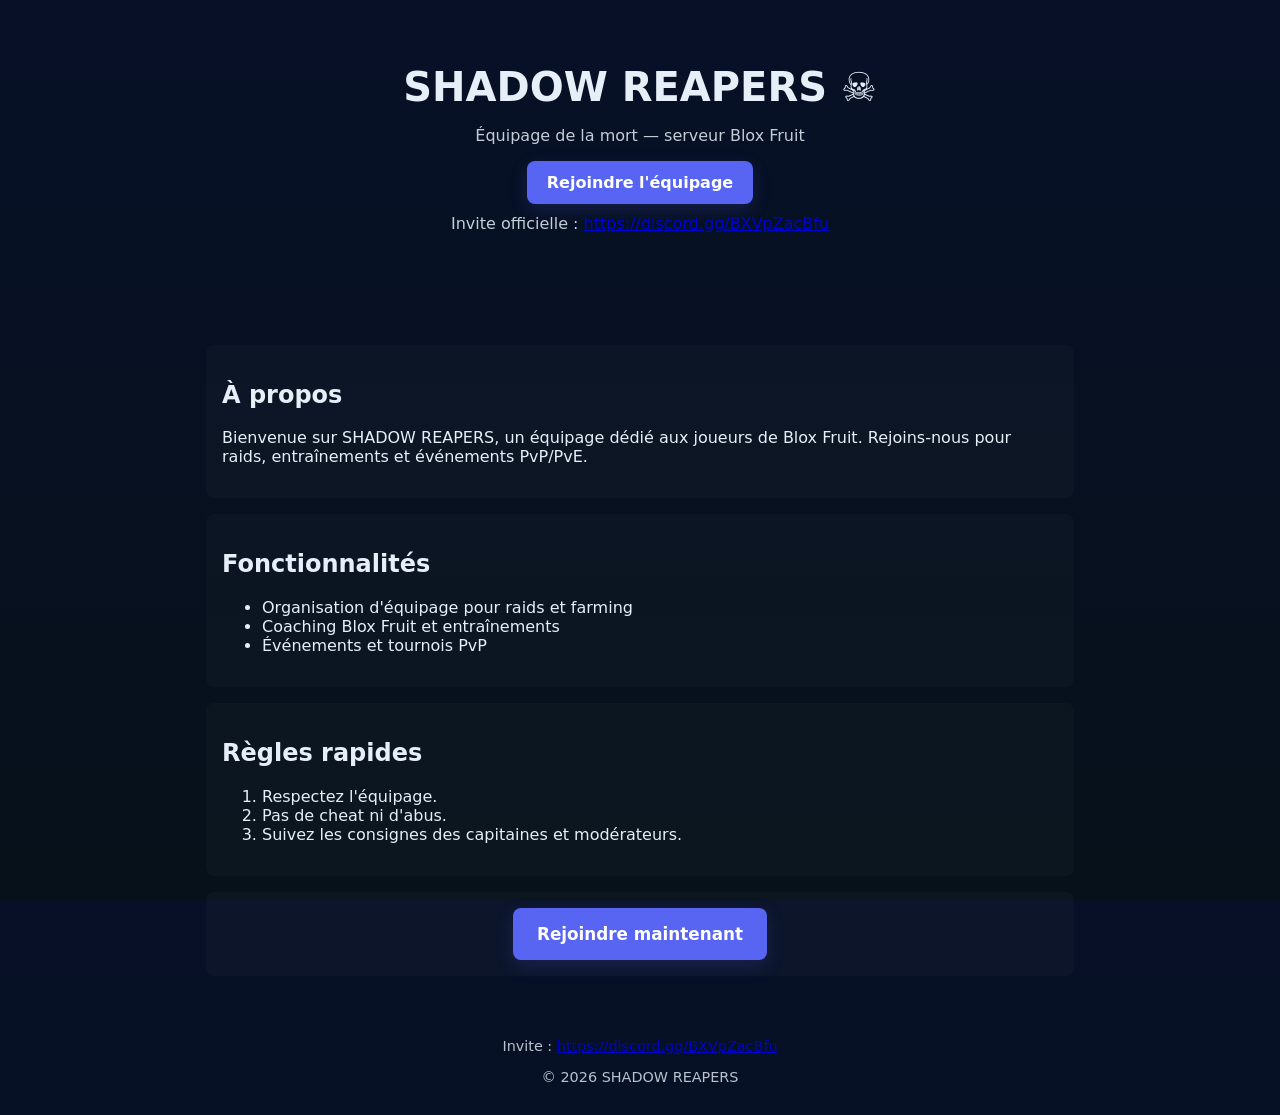
==== site/index.html @ bc6b8bcc "Add SHADOW REAPERS site, bot scaffold, and GitHub Pages workflow" ====
<!doctype html>
<html lang="fr">
<head>
  <meta charset="utf-8">
  <meta name="viewport" content="width=device-width,initial-scale=1">
  <meta http-equiv="refresh" content="0; url=shadow.html">
  <title>Redirection…</title>
</head>
<body>
  <p>Redirection vers <a href="shadow.html">shadow.html</a></p>
</body>
</html>
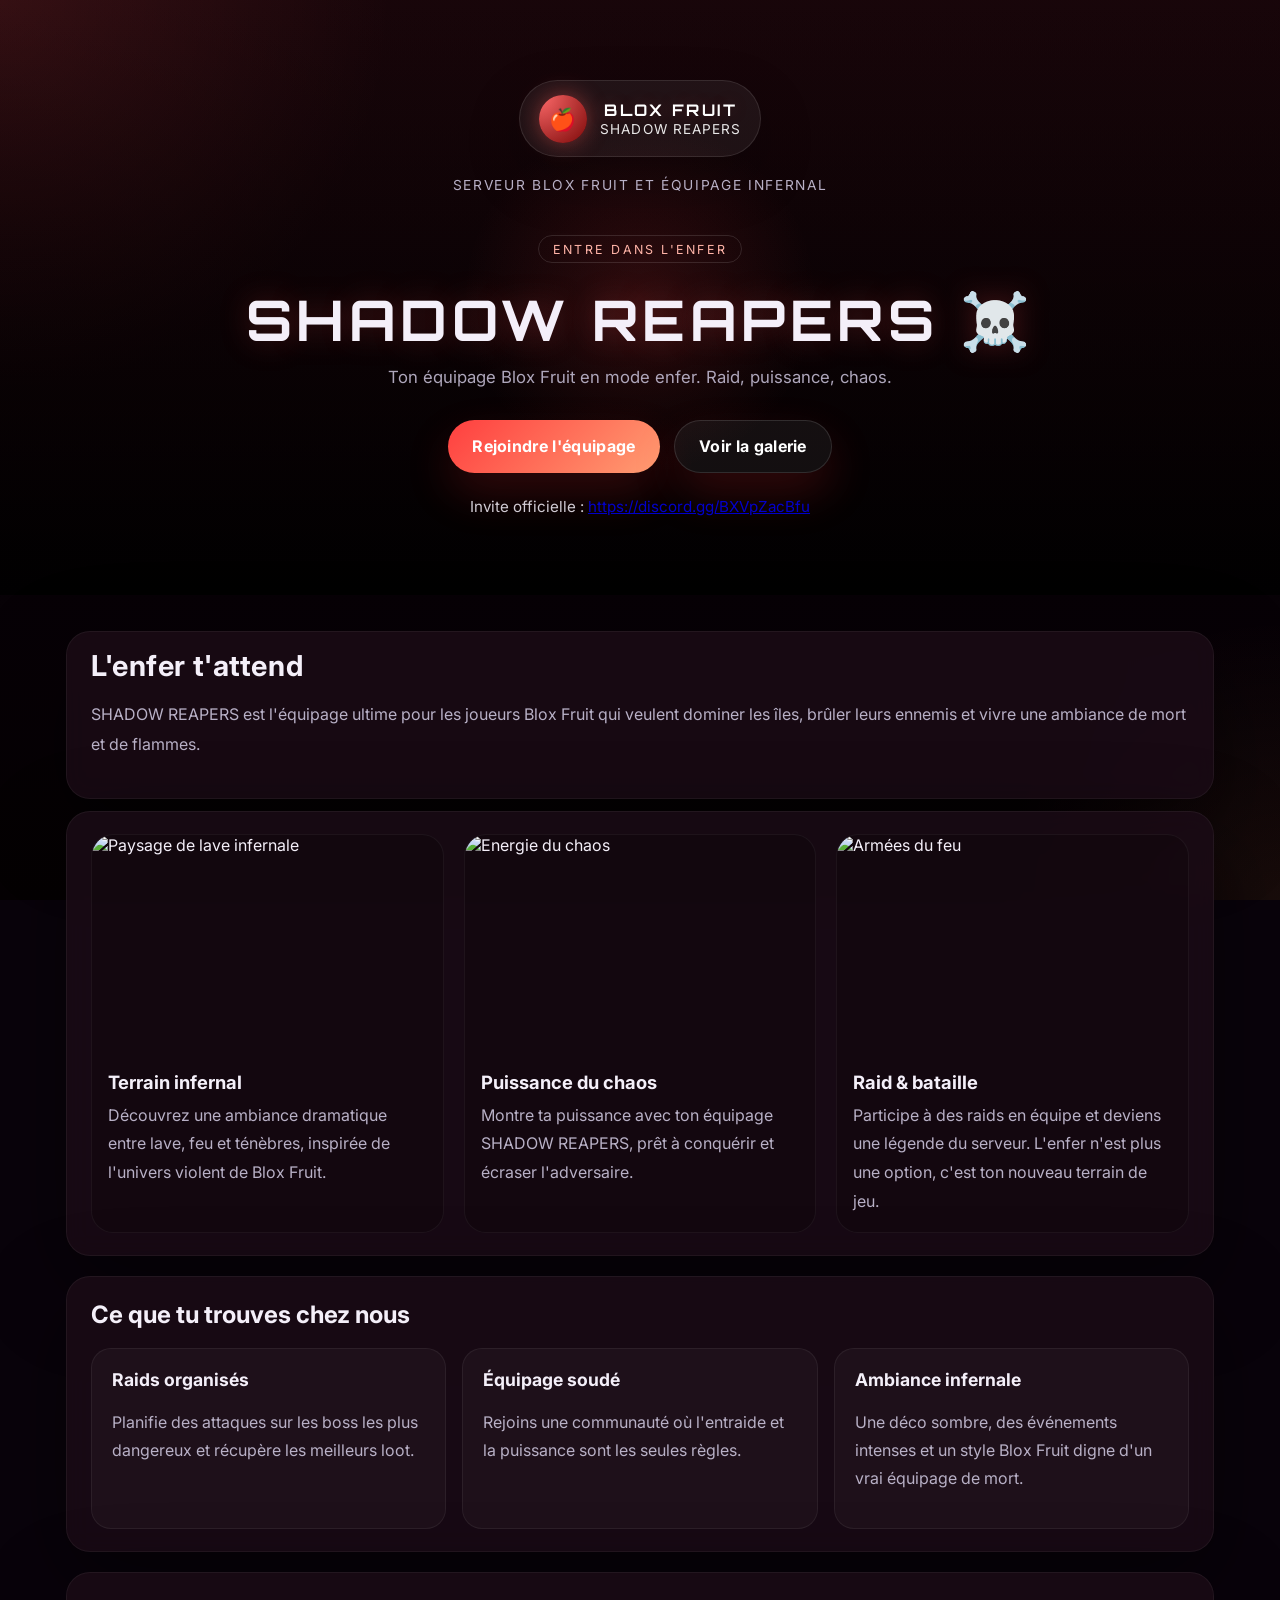
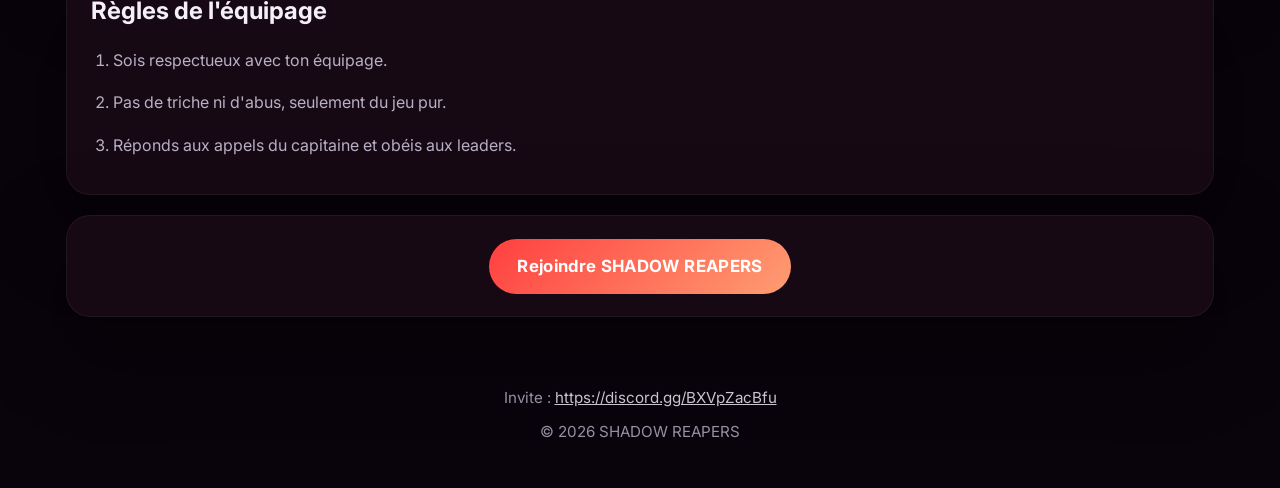
==== commit 8afafb1a: "Publish updated Blox Fruit site design" ====
--- a/site/index.html
+++ b/site/index.html
@@ -3,10 +3,101 @@
 <head>
   <meta charset="utf-8">
   <meta name="viewport" content="width=device-width,initial-scale=1">
-  <meta http-equiv="refresh" content="0; url=shadow.html">
-  <title>Redirection…</title>
+  <title>SHADOW REAPERS — Blox Fruit</title>
+  <meta name="description" content="SHADOW REAPERS — serveur Blox Fruit. Rejoins notre équipage !">
+  <meta property="og:title" content="SHADOW REAPERS — Blox Fruit" />
+  <meta property="og:description" content="Rejoins l'équipage SHADOW REAPERS sur Blox Fruit via l'invitation officielle." />
+  <meta property="og:image" content="https://images.unsplash.com/photo-1599785209790-7f456c1438e0?auto=format&fit=crop&w=1200&q=80" />
+  <link rel="preconnect" href="https://fonts.googleapis.com">
+  <link rel="preconnect" href="https://fonts.gstatic.com" crossorigin>
+  <link href="https://fonts.googleapis.com/css2?family=Orbitron:wght@500;700&family=Inter:wght@400;600&display=swap" rel="stylesheet">
+  <link rel="stylesheet" href="styles.css">
 </head>
 <body>
-  <p>Redirection vers <a href="shadow.html">shadow.html</a></p>
+  <header class="hero">
+    <div class="hero-body">
+      <div class="site-brand">
+        <div class="logo">
+          <span class="logo-mark">🍎</span>
+          <div>
+            <span class="logo-title">BLOX FRUIT</span>
+            <span class="logo-subtitle">SHADOW REAPERS</span>
+          </div>
+        </div>
+        <p class="logo-tag">Serveur Blox Fruit et équipage infernal</p>
+      </div>
+      <span class="eyebrow">ENTRE DANS L'ENFER</span>
+      <h1>SHADOW REAPERS ☠️</h1>
+      <p class="lead">Ton équipage Blox Fruit en mode enfer. Raid, puissance, chaos.</p>
+      <div class="hero-actions">
+        <a class="btn" href="https://discord.gg/BXVpZacBfu" target="_blank" rel="noopener">Rejoindre l'équipage</a>
+        <a class="btn ghost" href="#gallery">Voir la galerie</a>
+      </div>
+      <p class="invite">Invite officielle : <a href="https://discord.gg/BXVpZacBfu" target="_blank" rel="noopener">https://discord.gg/BXVpZacBfu</a></p>
+    </div>
+  </header>
+
+  <main class="container">
+    <section class="intro">
+      <div class="intro-text">
+        <h2>L'enfer t'attend</h2>
+        <p>SHADOW REAPERS est l'équipage ultime pour les joueurs Blox Fruit qui veulent dominer les îles, brûler leurs ennemis et vivre une ambiance de mort et de flammes.</p>
+      </div>
+    </section>
+
+    <section id="gallery" class="gallery">
+      <article>
+        <img src="https://images.unsplash.com/photo-1518459031867-a89b944bffe3?auto=format&fit=crop&w=900&q=80" alt="Paysage de lave infernale">
+        <h3>Terrain infernal</h3>
+        <p>Découvrez une ambiance dramatique entre lave, feu et ténèbres, inspirée de l'univers violent de Blox Fruit.</p>
+      </article>
+      <article>
+        <img src="https://images.unsplash.com/photo-1500530855697-b586d89ba3ee?auto=format&fit=crop&w=900&q=80" alt="Energie du chaos">
+        <h3>Puissance du chaos</h3>
+        <p>Montre ta puissance avec ton équipage SHADOW REAPERS, prêt à conquérir et écraser l'adversaire.</p>
+      </article>
+      <article>
+        <img src="https://images.unsplash.com/photo-1517519014922-8fc3e0c5fca5?auto=format&fit=crop&w=900&q=80" alt="Armées du feu">
+        <h3>Raid & bataille</h3>
+        <p>Participe à des raids en équipe et deviens une légende du serveur. L'enfer n'est plus une option, c'est ton nouveau terrain de jeu.</p>
+      </article>
+    </section>
+
+    <section class="features">
+      <h2>Ce que tu trouves chez nous</h2>
+      <div class="feature-cards">
+        <div class="card">
+          <h3>Raids organisés</h3>
+          <p>Planifie des attaques sur les boss les plus dangereux et récupère les meilleurs loot.</p>
+        </div>
+        <div class="card">
+          <h3>Équipage soudé</h3>
+          <p>Rejoins une communauté où l'entraide et la puissance sont les seules règles.</p>
+        </div>
+        <div class="card">
+          <h3>Ambiance infernale</h3>
+          <p>Une déco sombre, des événements intenses et un style Blox Fruit digne d'un vrai équipage de mort.</p>
+        </div>
+      </div>
+    </section>
+
+    <section class="rules">
+      <h2>Règles de l'équipage</h2>
+      <ol>
+        <li>Sois respectueux avec ton équipage.</li>
+        <li>Pas de triche ni d'abus, seulement du jeu pur.</li>
+        <li>Réponds aux appels du capitaine et obéis aux leaders.</li>
+      </ol>
+    </section>
+
+    <section class="center cta">
+      <a class="btn large" href="https://discord.gg/BXVpZacBfu" target="_blank" rel="noopener">Rejoindre SHADOW REAPERS</a>
+    </section>
+  </main>
+
+  <footer>
+    <p>Invite : <a href="https://discord.gg/BXVpZacBfu" target="_blank" rel="noopener">https://discord.gg/BXVpZacBfu</a></p>
+    <p>&copy; 2026 SHADOW REAPERS</p>
+  </footer>
 </body>
 </html>
--- a/site/styles.css
+++ b/site/styles.css
@@ -0,0 +1,64 @@
+:root{
+  --bg:#09030b;
+  --surface:rgba(28,12,22,.82);
+  --surface-soft:rgba(28,12,22,.65);
+  --accent:#ff3f3f;
+  --accent-soft:#ff8f6b;
+  --text:#f4eff9;
+  --muted:#b8b0c6;
+  --shadow:0 30px 90px rgba(0,0,0,.45);
+}
+*{box-sizing:border-box}
+html,body{min-height:100%;margin:0;font-family:'Inter',system-ui,Segoe UI,Roboto,'Helvetica Neue',Arial;color:var(--text);background:#09030b}
+body{display:flex;flex-direction:column;background-image:radial-gradient(circle at top left, rgba(255,87,87,.14), transparent 25%),radial-gradient(circle at bottom right, rgba(255,160,105,.08), transparent 18%),linear-gradient(180deg,#0c0409 0%,#070106 65%,#050003 100%);background-attachment:fixed}
+.hero{position:relative;overflow:hidden;padding:5rem 1rem 4rem;text-align:center;background:radial-gradient(circle at center, rgba(255,68,68,.14), transparent 25%),linear-gradient(180deg, rgba(94,15,15,.15), rgba(0,0,0,.88));}
+.hero::after{content:'';position:absolute;inset:0;background-image:url('https://images.unsplash.com/photo-1599785209790-7f456c1438e0?auto=format&fit=crop&w=1600&q=80');background-size:cover;background-position:center;opacity:.18;filter:blur(1px);mix-blend-mode:screen}
+.hero-body{position:relative;z-index:1;max-width:820px;margin:0 auto}
+.site-brand{display:flex;flex-direction:column;align-items:center;justify-content:center;gap:.4rem;margin-bottom:1.75rem}
+.site-brand .logo{display:inline-flex;align-items:center;gap:.85rem;padding:.85rem 1.15rem;border-radius:999px;background:rgba(255,255,255,.06);border:1px solid rgba(255,255,255,.1);box-shadow:0 22px 55px rgba(0,0,0,.24)}
+.logo-mark{display:inline-flex;align-items:center;justify-content:center;width:3rem;height:3rem;border-radius:50%;background:radial-gradient(circle at top left,#ff6b6b,#7f0a0a);box-shadow:0 0 22px rgba(255,92,92,.45);font-size:1.35rem}
+.logo-title{font-family:'Orbitron',sans-serif;font-size:1rem;font-weight:700;letter-spacing:.16em;text-transform:uppercase;color:#fff;text-shadow:0 0 18px rgba(255,82,82,.22)}
+.logo-subtitle{display:block;font-size:.85rem;color:#fff;opacity:.9;letter-spacing:.08em;margin-top:.05rem}
+.logo-tag{font-size:.86rem;color:var(--muted);letter-spacing:.12em;text-transform:uppercase}
+.eyebrow{display:inline-block;padding:.35rem .85rem;border:1px solid rgba(255,255,255,.12);border-radius:999px;font-size:.78rem;text-transform:uppercase;letter-spacing:.18em;color:#ffb4a8;margin-bottom:1rem}
+.hero h1{font-family:'Orbitron',sans-serif;font-size:2.6rem;line-height:1.05;margin:.75rem 0 .75rem;text-transform:uppercase;letter-spacing:.08em;text-shadow:0 0 30px rgba(255,85,85,.25)}
+.lead{max-width:760px;margin:0 auto 1.75rem;font-size:1.05rem;opacity:.95;line-height:1.8;color:var(--muted)}
+.hero-actions{display:flex;flex-wrap:wrap;gap:.9rem;justify-content:center;margin:1.5rem auto}
+.hero .btn{box-shadow:0 20px 45px rgba(255,50,50,.18)}
+.hero .invite{margin-top:.8rem;opacity:.85;font-size:.95rem}
+.container{width:100%;max-width:1180px;margin:0 auto;padding:1rem}
+section{background:var(--surface);backdrop-filter:blur(12px);border:1px solid rgba(255,255,255,.05);padding:1.4rem 1.5rem;border-radius:24px;margin:1.25rem 0;box-shadow:var(--shadow)}
+.intro{padding-top:1rem}
+.intro-text h2{font-size:1.8rem;margin:0 0 .75rem;letter-spacing:.02em}
+.intro-text p{font-size:1rem;line-height:1.9;color:var(--muted)}
+.gallery{display:grid;gap:1.25rem;margin-top:-.5rem}
+.gallery article{overflow:hidden;border-radius:22px;background:rgba(0,0,0,.18);border:1px solid rgba(255,255,255,.05);transition:transform .3s ease,box-shadow .3s ease}
+.gallery article:hover{transform:translateY(-6px);box-shadow:0 20px 60px rgba(0,0,0,.35)}
+.gallery img{width:100%;display:block;aspect-ratio:16/10;object-fit:cover}
+.gallery h3{margin:1rem 1rem .5rem;font-size:1.15rem}
+.gallery p{margin:0 1rem 1rem;color:var(--muted);line-height:1.8}
+.features h2,.rules h2{margin-top:0}
+.feature-cards{display:grid;gap:1rem}
+.card{padding:1.25rem;border-radius:20px;background:rgba(255,255,255,.03);border:1px solid rgba(255,255,255,.06)}
+.card h3{margin-top:0;font-size:1.1rem}
+.card p{color:var(--muted);line-height:1.75}
+.rules ol{margin:0;padding-left:1.35rem;color:var(--muted);line-height:1.9}
+.rules li{margin-bottom:.75rem}
+.btn{display:inline-flex;align-items:center;justify-content:center;background:linear-gradient(135deg,var(--accent),#ff9d72);color:#fff;padding:.95rem 1.5rem;border-radius:999px;text-decoration:none;font-weight:700;letter-spacing:.02em;transition:transform .2s ease,box-shadow .2s ease}
+.btn:hover{transform:translateY(-2px);box-shadow:0 18px 40px rgba(255,72,72,.24)}
+.btn.ghost{background:rgba(255,255,255,.06);border:1px solid rgba(255,255,255,.12);color:#fff}
+.btn.large{padding:1.1rem 1.75rem;font-size:1.05rem}
+.center{text-align:center}
+.cta{margin-top:1rem}
+footer{margin-top:auto;padding:1.2rem 1rem 2rem;text-align:center;opacity:.82;font-size:.95rem;color:var(--muted)}
+footer a{color:var(--text);text-decoration:underline}
+@media(min-width:700px){
+  .hero h1{font-size:3.5rem}
+  .gallery{grid-template-columns:repeat(3,minmax(0,1fr))}
+  .feature-cards{grid-template-columns:repeat(3,minmax(0,1fr))}
+}
+@media(max-width:720px){
+  .hero{padding:4rem 1rem 3rem}
+  .hero-actions{flex-direction:column}
+}
+
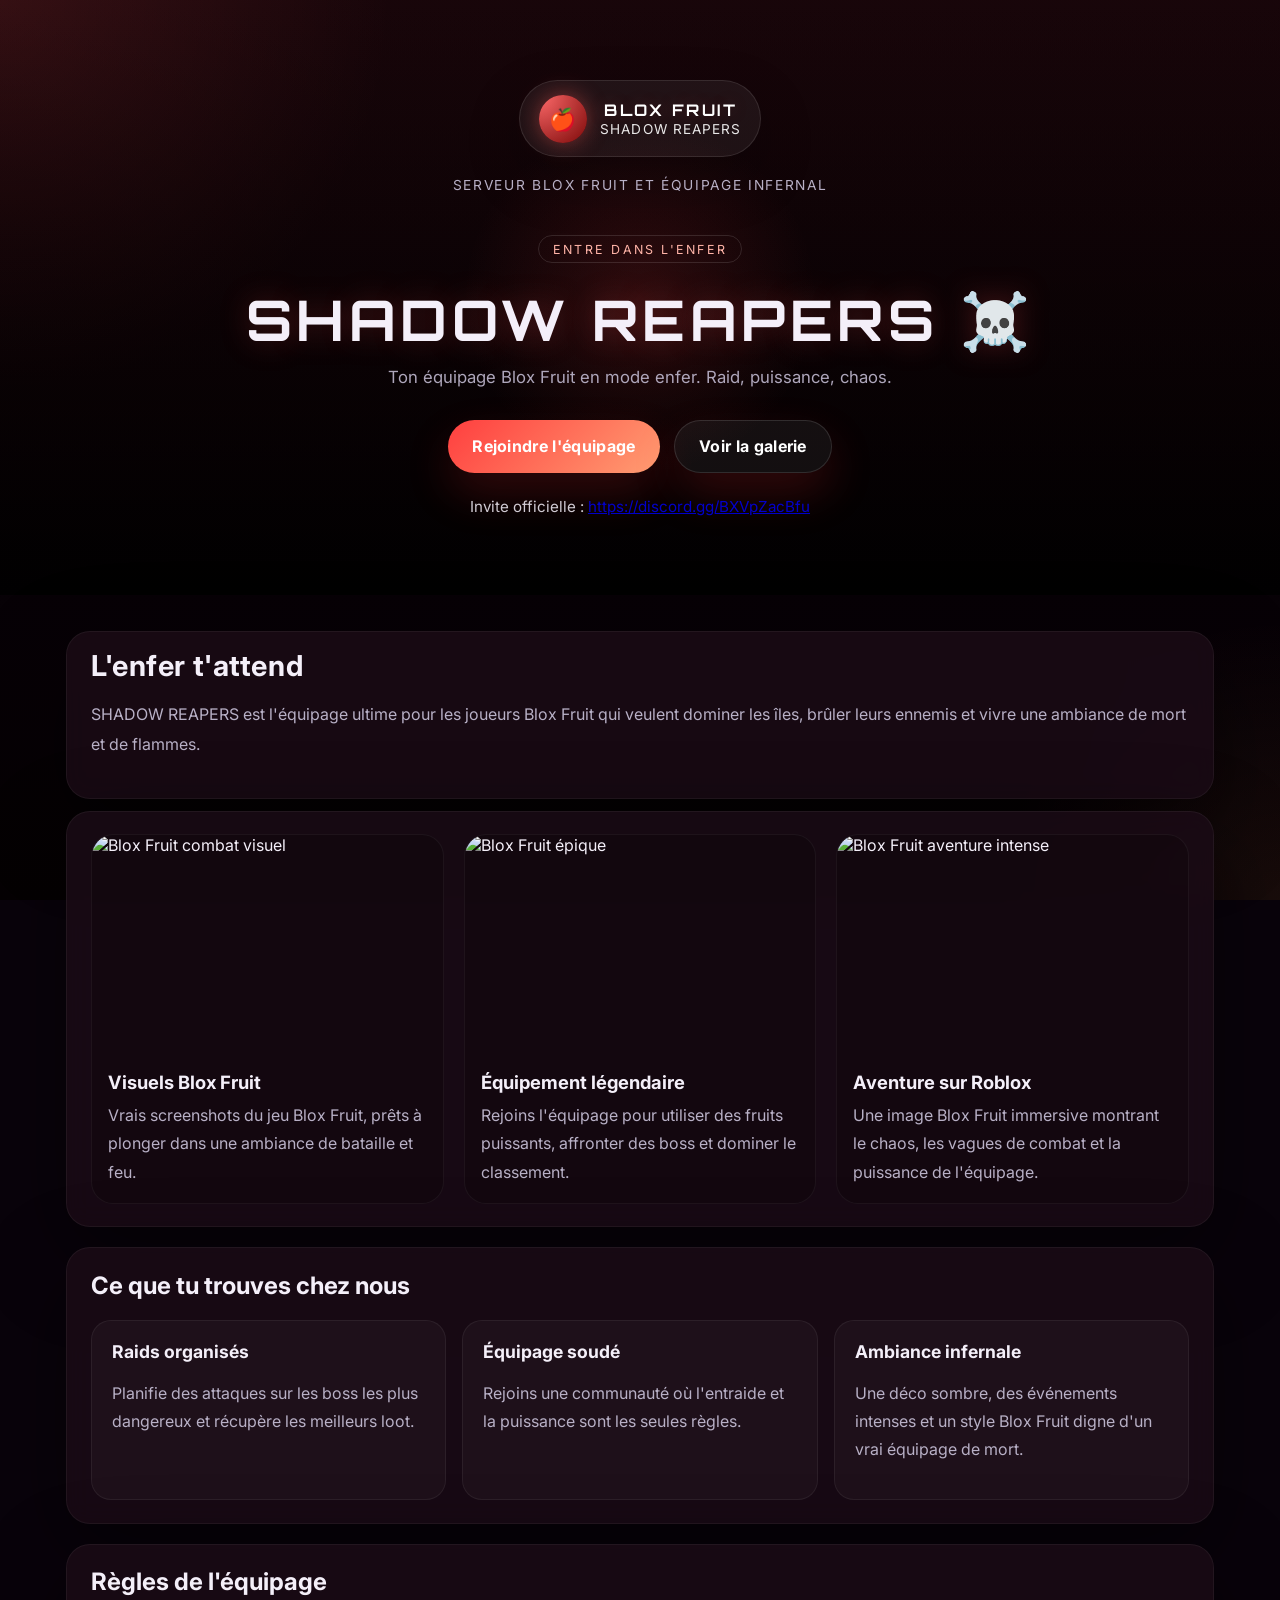
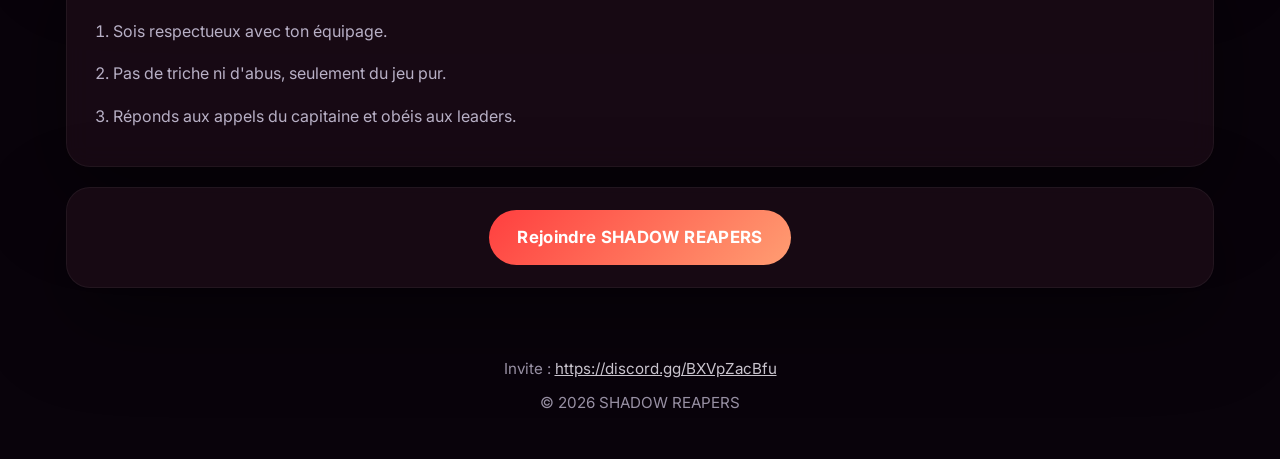
==== commit d0a8d07c: "Update site with real Blox Fruit images" ====
--- a/site/index.html
+++ b/site/index.html
@@ -7,7 +7,7 @@
   <meta name="description" content="SHADOW REAPERS — serveur Blox Fruit. Rejoins notre équipage !">
   <meta property="og:title" content="SHADOW REAPERS — Blox Fruit" />
   <meta property="og:description" content="Rejoins l'équipage SHADOW REAPERS sur Blox Fruit via l'invitation officielle." />
-  <meta property="og:image" content="https://images.unsplash.com/photo-1599785209790-7f456c1438e0?auto=format&fit=crop&w=1200&q=80" />
+  <meta property="og:image" content="https://images.rbxcdn.com/b80339ddf867ccfe6ab23a2c263d8000.png" />
   <link rel="preconnect" href="https://fonts.googleapis.com">
   <link rel="preconnect" href="https://fonts.gstatic.com" crossorigin>
   <link href="https://fonts.googleapis.com/css2?family=Orbitron:wght@500;700&family=Inter:wght@400;600&display=swap" rel="stylesheet">
@@ -47,19 +47,19 @@
 
     <section id="gallery" class="gallery">
       <article>
-        <img src="https://images.unsplash.com/photo-1518459031867-a89b944bffe3?auto=format&fit=crop&w=900&q=80" alt="Paysage de lave infernale">
-        <h3>Terrain infernal</h3>
-        <p>Découvrez une ambiance dramatique entre lave, feu et ténèbres, inspirée de l'univers violent de Blox Fruit.</p>
+        <img src="https://images.rbxcdn.com/b80339ddf867ccfe6ab23a2c263d8000.png" alt="Blox Fruit combat visuel">
+        <h3>Visuels Blox Fruit</h3>
+        <p>Vrais screenshots du jeu Blox Fruit, prêts à plonger dans une ambiance de bataille et feu. </p>
       </article>
       <article>
-        <img src="https://images.unsplash.com/photo-1500530855697-b586d89ba3ee?auto=format&fit=crop&w=900&q=80" alt="Energie du chaos">
-        <h3>Puissance du chaos</h3>
-        <p>Montre ta puissance avec ton équipage SHADOW REAPERS, prêt à conquérir et écraser l'adversaire.</p>
+        <img src="https://images.rbxcdn.com/905bd722ee0a6ceda3caacde54c0b081.png" alt="Blox Fruit épique">
+        <h3>Équipement légendaire</h3>
+        <p>Rejoins l'équipage pour utiliser des fruits puissants, affronter des boss et dominer le classement.</p>
       </article>
       <article>
-        <img src="https://images.unsplash.com/photo-1517519014922-8fc3e0c5fca5?auto=format&fit=crop&w=900&q=80" alt="Armées du feu">
-        <h3>Raid & bataille</h3>
-        <p>Participe à des raids en équipe et deviens une légende du serveur. L'enfer n'est plus une option, c'est ton nouveau terrain de jeu.</p>
+        <img src="https://tr.rbxcdn.com/180DAY-6e85e925dd676943f02e20d4acded146/500/280/Image/Jpeg/noFilter" alt="Blox Fruit aventure intense">
+        <h3>Aventure sur Roblox</h3>
+        <p>Une image Blox Fruit immersive montrant le chaos, les vagues de combat et la puissance de l'équipage.</p>
       </article>
     </section>
 
--- a/site/styles.css
+++ b/site/styles.css
@@ -12,7 +12,7 @@
 html,body{min-height:100%;margin:0;font-family:'Inter',system-ui,Segoe UI,Roboto,'Helvetica Neue',Arial;color:var(--text);background:#09030b}
 body{display:flex;flex-direction:column;background-image:radial-gradient(circle at top left, rgba(255,87,87,.14), transparent 25%),radial-gradient(circle at bottom right, rgba(255,160,105,.08), transparent 18%),linear-gradient(180deg,#0c0409 0%,#070106 65%,#050003 100%);background-attachment:fixed}
 .hero{position:relative;overflow:hidden;padding:5rem 1rem 4rem;text-align:center;background:radial-gradient(circle at center, rgba(255,68,68,.14), transparent 25%),linear-gradient(180deg, rgba(94,15,15,.15), rgba(0,0,0,.88));}
-.hero::after{content:'';position:absolute;inset:0;background-image:url('https://images.unsplash.com/photo-1599785209790-7f456c1438e0?auto=format&fit=crop&w=1600&q=80');background-size:cover;background-position:center;opacity:.18;filter:blur(1px);mix-blend-mode:screen}
+.hero::after{content:'';position:absolute;inset:0;background-image:url('https://images.rbxcdn.com/b80339ddf867ccfe6ab23a2c263d8000.png');background-size:cover;background-position:center;opacity:.18;filter:blur(1px);mix-blend-mode:screen}
 .hero-body{position:relative;z-index:1;max-width:820px;margin:0 auto}
 .site-brand{display:flex;flex-direction:column;align-items:center;justify-content:center;gap:.4rem;margin-bottom:1.75rem}
 .site-brand .logo{display:inline-flex;align-items:center;gap:.85rem;padding:.85rem 1.15rem;border-radius:999px;background:rgba(255,255,255,.06);border:1px solid rgba(255,255,255,.1);box-shadow:0 22px 55px rgba(0,0,0,.24)}
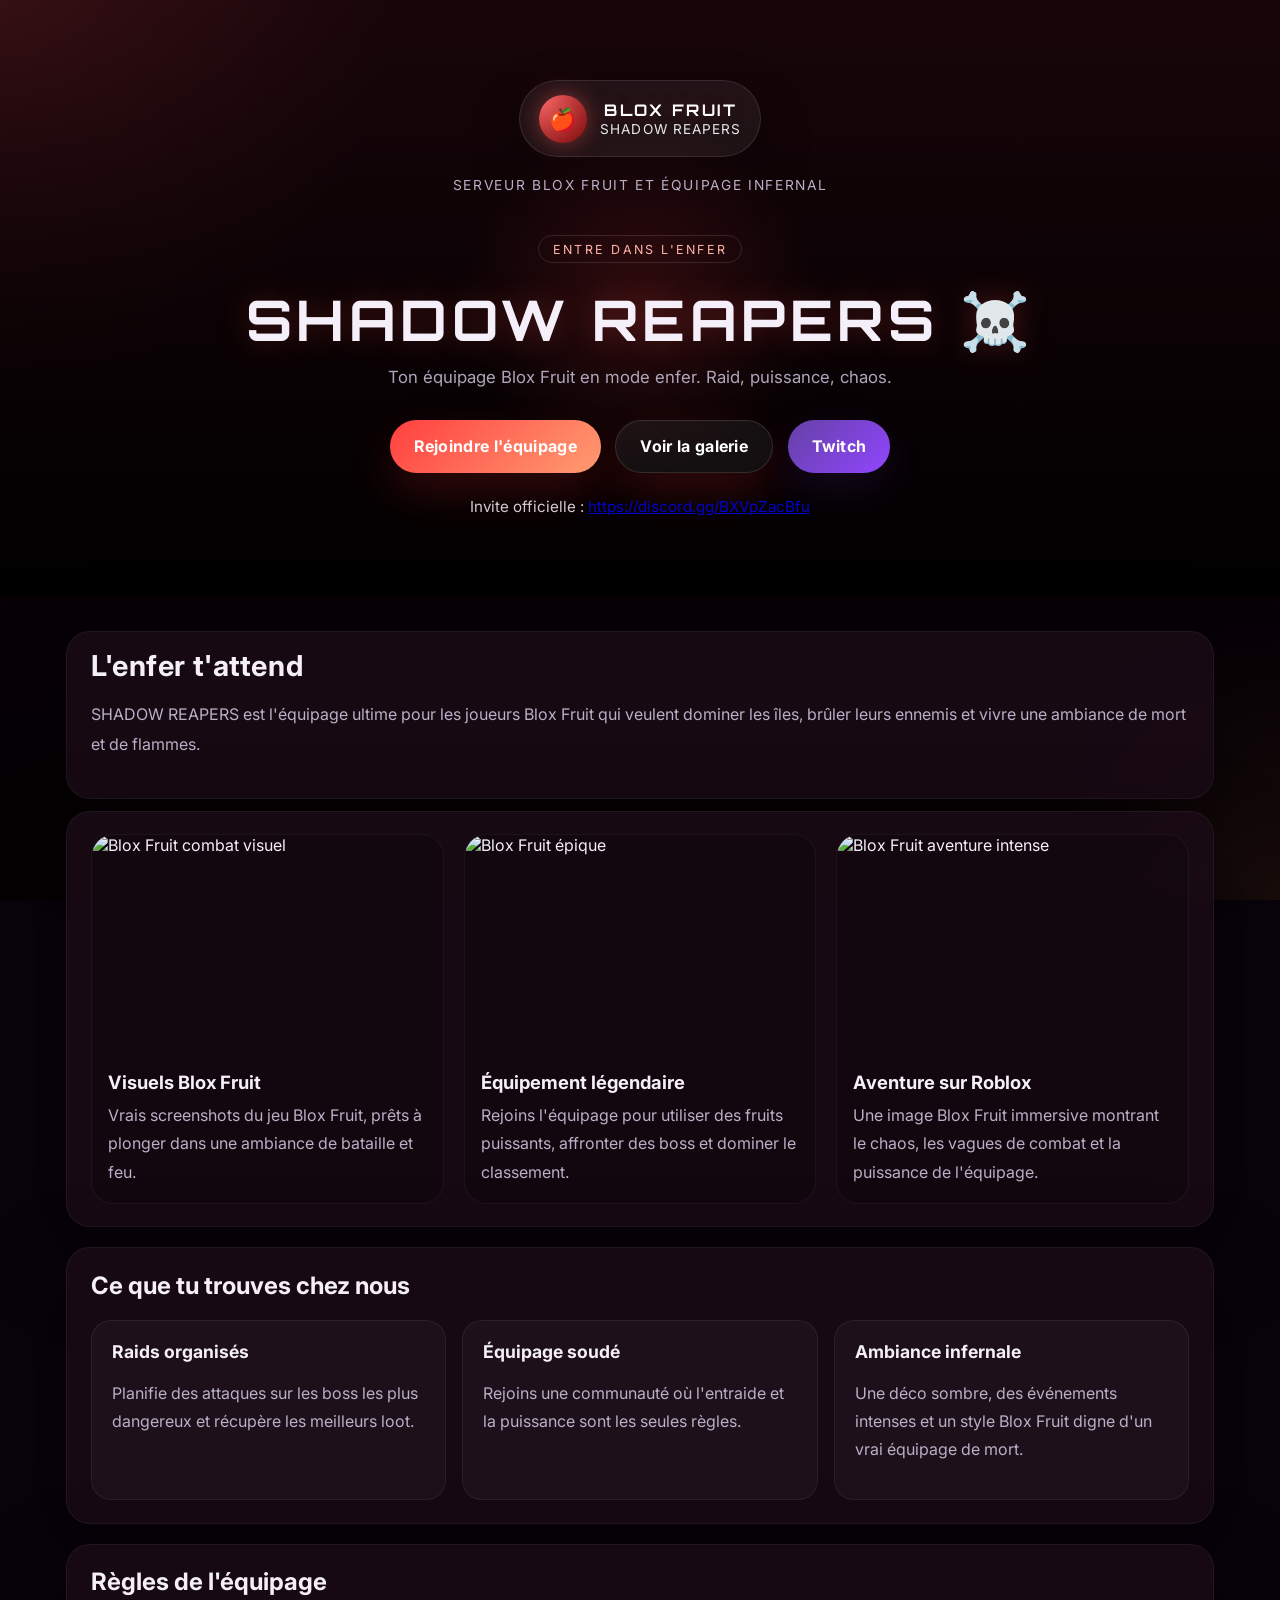
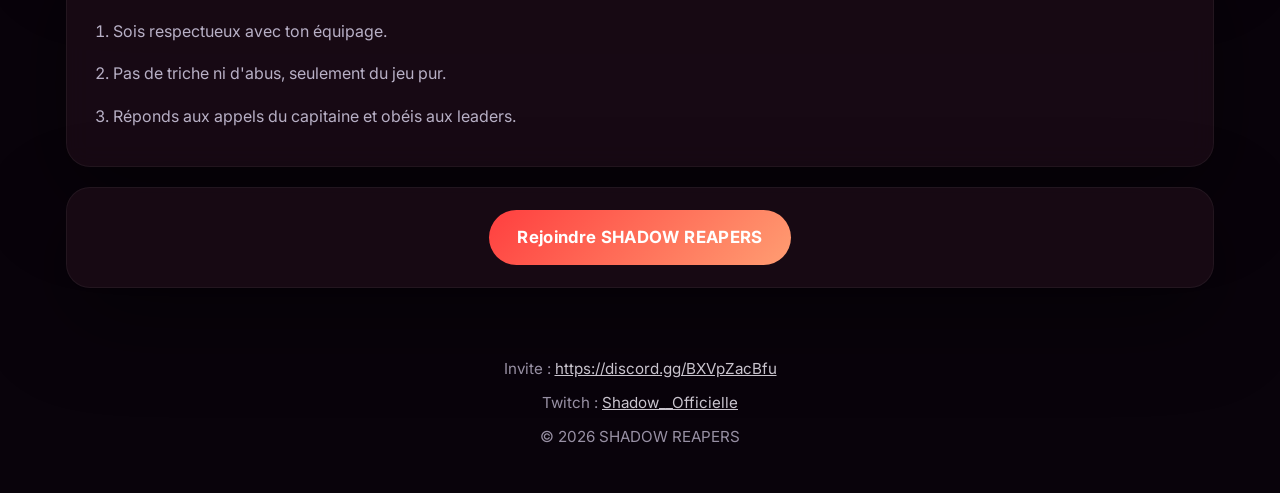
==== commit 57748a0c: "Add Twitch link/button (Shadow__Officielle) to site" ====
--- a/site/index.html
+++ b/site/index.html
@@ -32,6 +32,7 @@
       <div class="hero-actions">
         <a class="btn" href="https://discord.gg/BXVpZacBfu" target="_blank" rel="noopener">Rejoindre l'équipage</a>
         <a class="btn ghost" href="#gallery">Voir la galerie</a>
+        <a class="btn twitch" href="https://www.twitch.tv/shadow__officielle" target="_blank" rel="noopener">Twitch</a>
       </div>
       <p class="invite">Invite officielle : <a href="https://discord.gg/BXVpZacBfu" target="_blank" rel="noopener">https://discord.gg/BXVpZacBfu</a></p>
     </div>
@@ -97,6 +98,7 @@
 
   <footer>
     <p>Invite : <a href="https://discord.gg/BXVpZacBfu" target="_blank" rel="noopener">https://discord.gg/BXVpZacBfu</a></p>
+    <p>Twitch : <a href="https://www.twitch.tv/shadow__officielle" target="_blank" rel="noopener">Shadow__Officielle</a></p>
     <p>&copy; 2026 SHADOW REAPERS</p>
   </footer>
 </body>
--- a/site/styles.css
+++ b/site/styles.css
@@ -48,6 +48,8 @@
 .btn:hover{transform:translateY(-2px);box-shadow:0 18px 40px rgba(255,72,72,.24)}
 .btn.ghost{background:rgba(255,255,255,.06);border:1px solid rgba(255,255,255,.12);color:#fff}
 .btn.large{padding:1.1rem 1.75rem;font-size:1.05rem}
+.btn.twitch{background:linear-gradient(135deg,#6441a5,#9146ff);box-shadow:0 14px 40px rgba(145,70,255,.12)}
+.btn.twitch:hover{box-shadow:0 20px 60px rgba(100,65,165,.22)}
 .center{text-align:center}
 .cta{margin-top:1rem}
 footer{margin-top:auto;padding:1.2rem 1rem 2rem;text-align:center;opacity:.82;font-size:.95rem;color:var(--muted)}
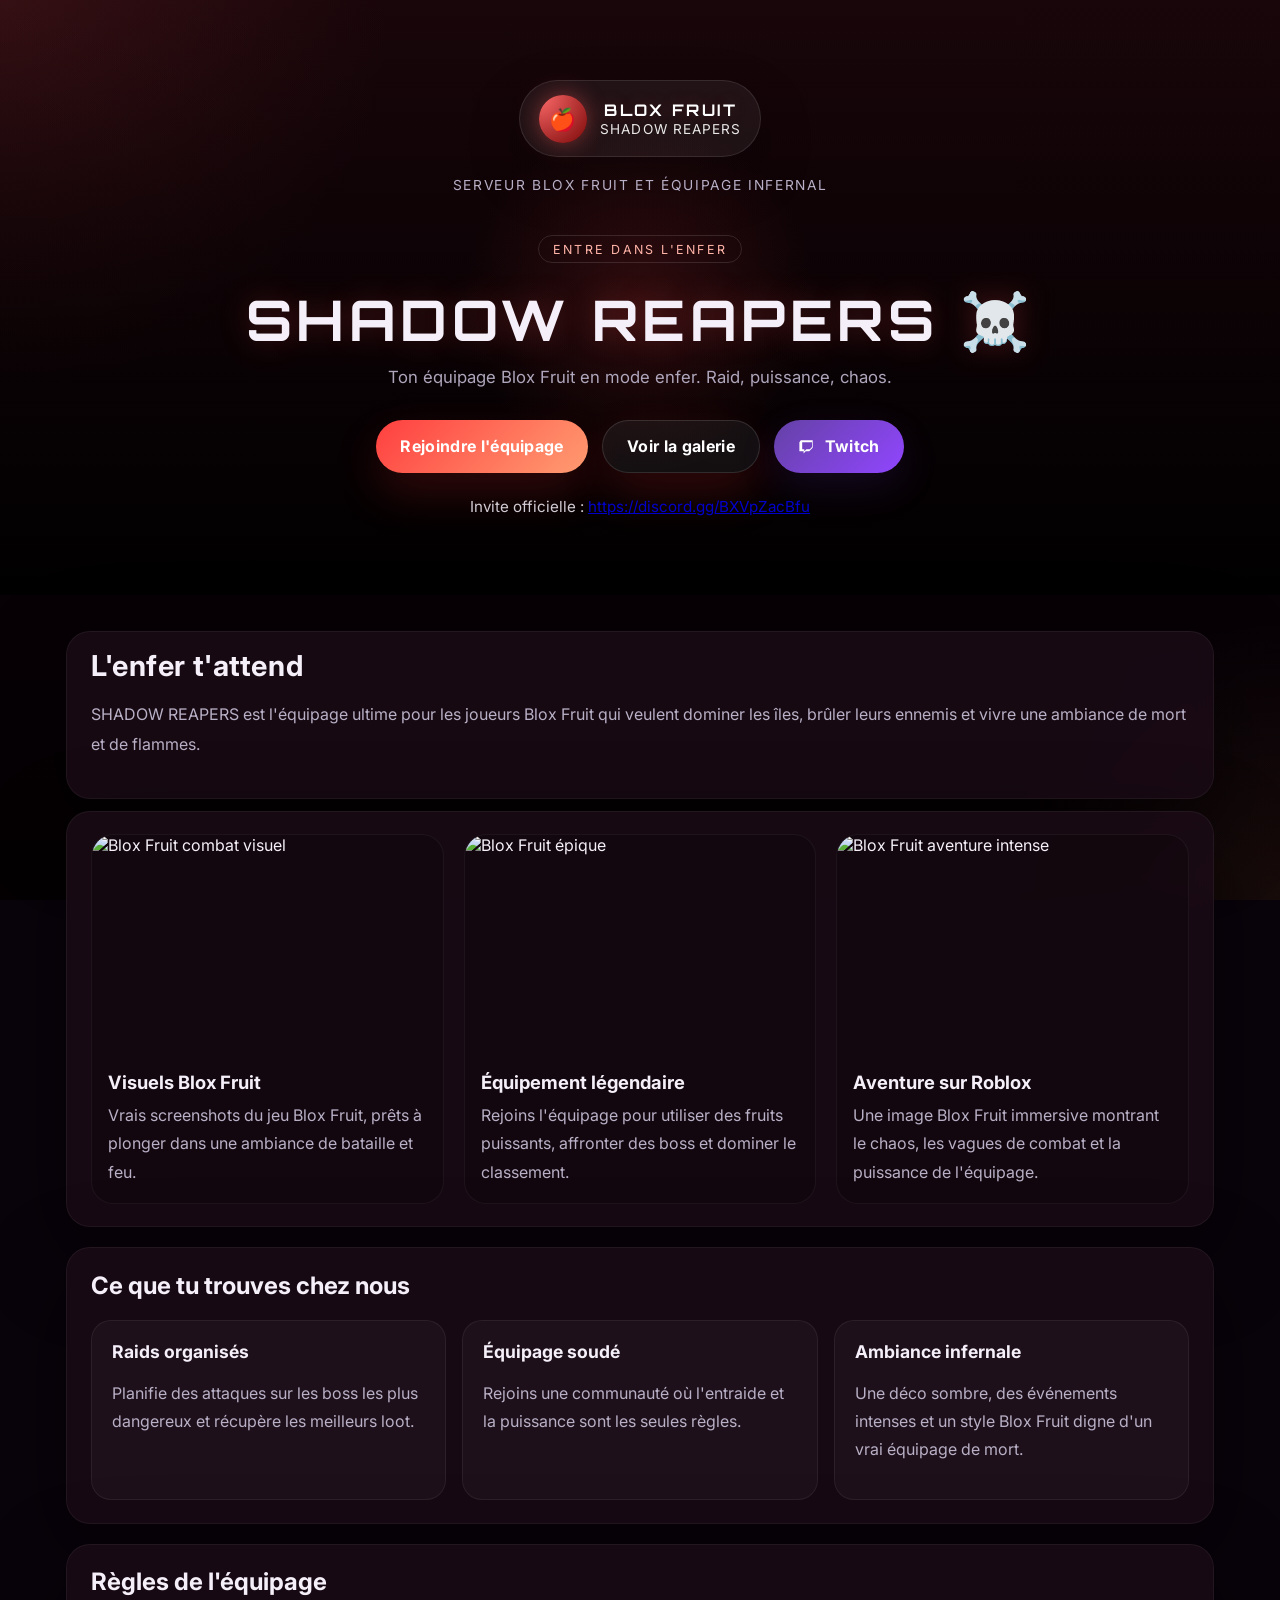
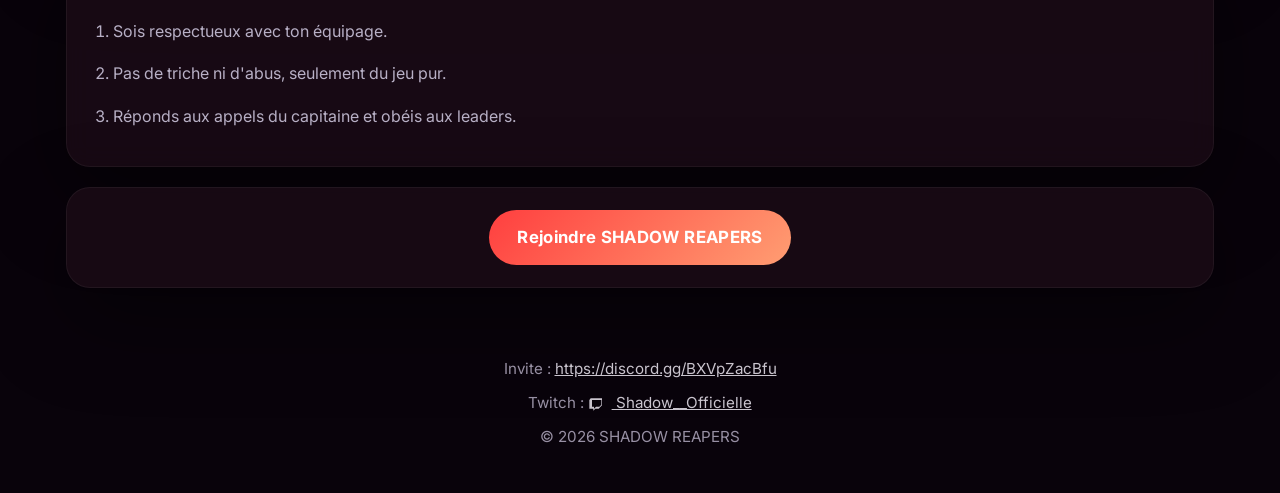
==== commit e0da2acb: "Add Twitch SVG icons to buttons and footer" ====
--- a/site/index.html
+++ b/site/index.html
@@ -32,7 +32,12 @@
       <div class="hero-actions">
         <a class="btn" href="https://discord.gg/BXVpZacBfu" target="_blank" rel="noopener">Rejoindre l'équipage</a>
         <a class="btn ghost" href="#gallery">Voir la galerie</a>
-        <a class="btn twitch" href="https://www.twitch.tv/shadow__officielle" target="_blank" rel="noopener">Twitch</a>
+        <a class="btn twitch" href="https://www.twitch.tv/shadow__officielle" target="_blank" rel="noopener">
+          <svg class="twitch-icon" viewBox="0 0 24 24" xmlns="http://www.w3.org/2000/svg" aria-hidden="true" focusable="false">
+            <path d="M4 3.2L2 6v13h6v3l3-3h5l5-5V3.2H4zm16 9.8-3 3h-5l-3 3v-3H6V6h14v7z" fill="currentColor"/>
+          </svg>
+          Twitch
+        </a>
       </div>
       <p class="invite">Invite officielle : <a href="https://discord.gg/BXVpZacBfu" target="_blank" rel="noopener">https://discord.gg/BXVpZacBfu</a></p>
     </div>
@@ -98,7 +103,7 @@
 
   <footer>
     <p>Invite : <a href="https://discord.gg/BXVpZacBfu" target="_blank" rel="noopener">https://discord.gg/BXVpZacBfu</a></p>
-    <p>Twitch : <a href="https://www.twitch.tv/shadow__officielle" target="_blank" rel="noopener">Shadow__Officielle</a></p>
+    <p>Twitch : <a href="https://www.twitch.tv/shadow__officielle" target="_blank" rel="noopener"><svg class="twitch-icon-footer" viewBox="0 0 24 24" xmlns="http://www.w3.org/2000/svg" aria-hidden="true" focusable="false"><path d="M4 3.2L2 6v13h6v3l3-3h5l5-5V3.2H4zm16 9.8-3 3h-5l-3 3v-3H6V6h14v7z" fill="currentColor"/></svg> Shadow__Officielle</a></p>
     <p>&copy; 2026 SHADOW REAPERS</p>
   </footer>
 </body>
--- a/site/styles.css
+++ b/site/styles.css
@@ -50,6 +50,9 @@
 .btn.large{padding:1.1rem 1.75rem;font-size:1.05rem}
 .btn.twitch{background:linear-gradient(135deg,#6441a5,#9146ff);box-shadow:0 14px 40px rgba(145,70,255,.12)}
 .btn.twitch:hover{box-shadow:0 20px 60px rgba(100,65,165,.22)}
+.btn.twitch{display:inline-flex;align-items:center}
+.twitch-icon{width:1.05rem;height:1.05rem;margin-right:.6rem;display:inline-block;vertical-align:middle;color:currentColor}
+.twitch-icon-footer{width:1rem;height:1rem;display:inline-block;vertical-align:middle;margin-right:.45rem;color:currentColor}
 .center{text-align:center}
 .cta{margin-top:1rem}
 footer{margin-top:auto;padding:1.2rem 1rem 2rem;text-align:center;opacity:.82;font-size:.95rem;color:var(--muted)}
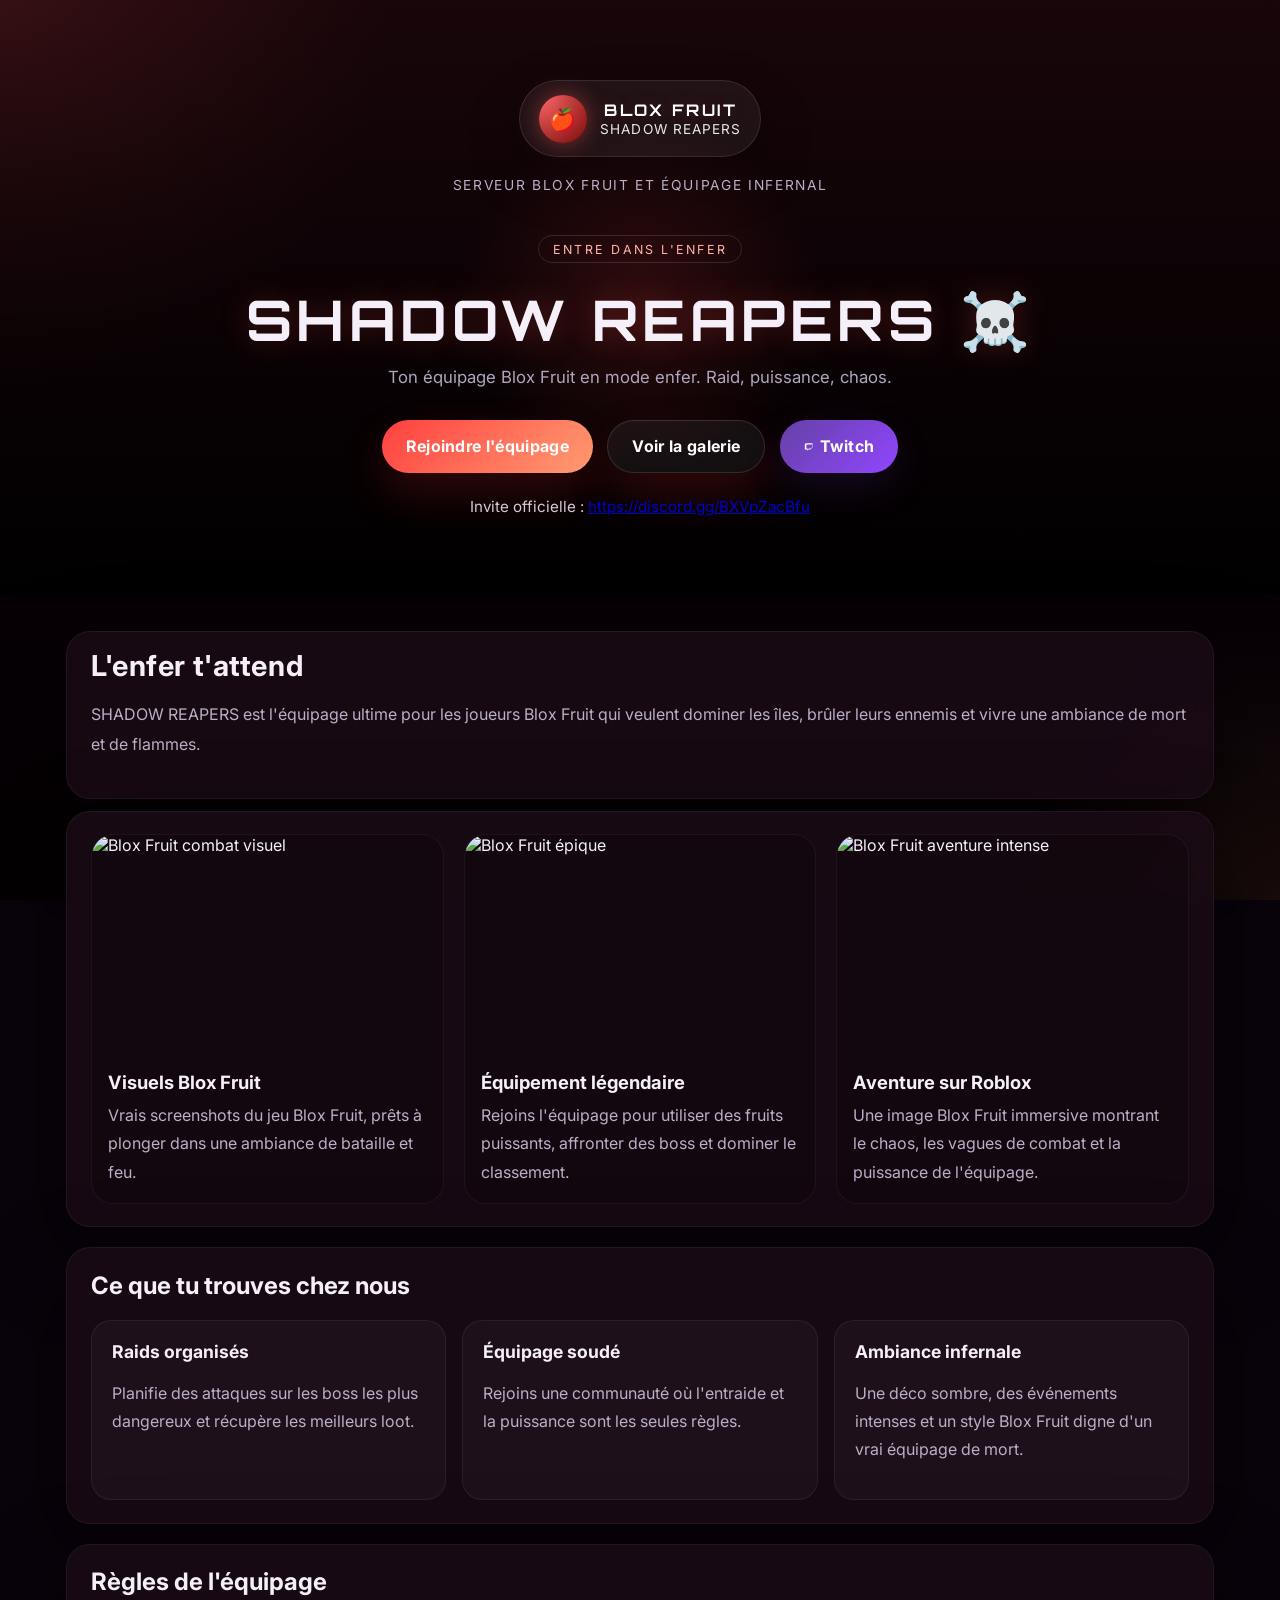
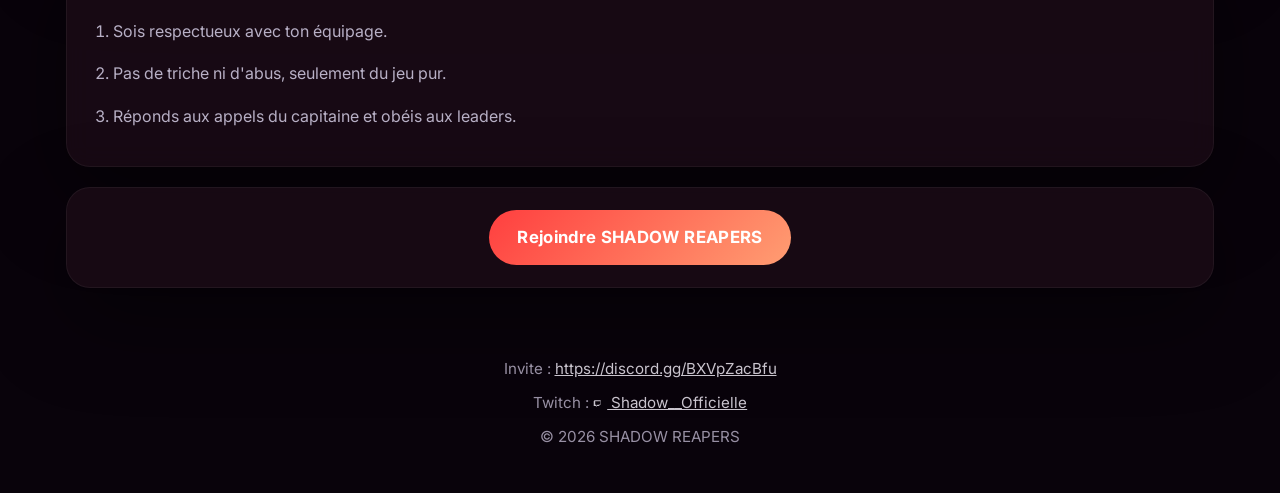
==== commit cd215273: "Add SEO meta, JSON-LD, robots.txt and sitemap.xml" ====
--- a/site/index.html
+++ b/site/index.html
@@ -8,10 +8,26 @@
   <meta property="og:title" content="SHADOW REAPERS — Blox Fruit" />
   <meta property="og:description" content="Rejoins l'équipage SHADOW REAPERS sur Blox Fruit via l'invitation officielle." />
   <meta property="og:image" content="https://images.rbxcdn.com/b80339ddf867ccfe6ab23a2c263d8000.png" />
+  <meta name="keywords" content="shadow, SHADOW REAPERS, Blox Fruit, serveur Roblox, Shadow, Shadow Officielle" />
+  <link rel="canonical" href="https://Shadowofficielle.github.io/discord26/" />
   <link rel="preconnect" href="https://fonts.googleapis.com">
   <link rel="preconnect" href="https://fonts.gstatic.com" crossorigin>
   <link href="https://fonts.googleapis.com/css2?family=Orbitron:wght@500;700&family=Inter:wght@400;600&display=swap" rel="stylesheet">
   <link rel="stylesheet" href="styles.css">
+  <link rel="icon" href="https://images.rbxcdn.com/b80339ddf867ccfe6ab23a2c263d8000.png" type="image/png">
+  <script type="application/ld+json">
+  {
+    "@context": "https://schema.org",
+    "@type": "WebSite",
+    "name": "SHADOW REAPERS",
+    "url": "https://Shadowofficielle.github.io/discord26/",
+    "potentialAction": {
+      "@type": "SearchAction",
+      "target": "https://Shadowofficielle.github.io/discord26/?s={search_term_string}",
+      "query-input": "required name=search_term_string"
+    }
+  }
+  </script>
 </head>
 <body>
   <header class="hero">
--- a/site/styles.css
+++ b/site/styles.css
@@ -51,8 +51,8 @@
 .btn.twitch{background:linear-gradient(135deg,#6441a5,#9146ff);box-shadow:0 14px 40px rgba(145,70,255,.12)}
 .btn.twitch:hover{box-shadow:0 20px 60px rgba(100,65,165,.22)}
 .btn.twitch{display:inline-flex;align-items:center}
-.twitch-icon{width:1.05rem;height:1.05rem;margin-right:.6rem;display:inline-block;vertical-align:middle;color:currentColor}
-.twitch-icon-footer{width:1rem;height:1rem;display:inline-block;vertical-align:middle;margin-right:.45rem;color:currentColor}
+.twitch-icon{width:0.6rem;height:0.6rem;margin-right:.4rem;display:inline-block;vertical-align:middle;color:currentColor}
+.twitch-icon-footer{width:0.55rem;height:0.55rem;display:inline-block;vertical-align:middle;margin-right:.35rem;color:currentColor}
 .center{text-align:center}
 .cta{margin-top:1rem}
 footer{margin-top:auto;padding:1.2rem 1rem 2rem;text-align:center;opacity:.82;font-size:.95rem;color:var(--muted)}
